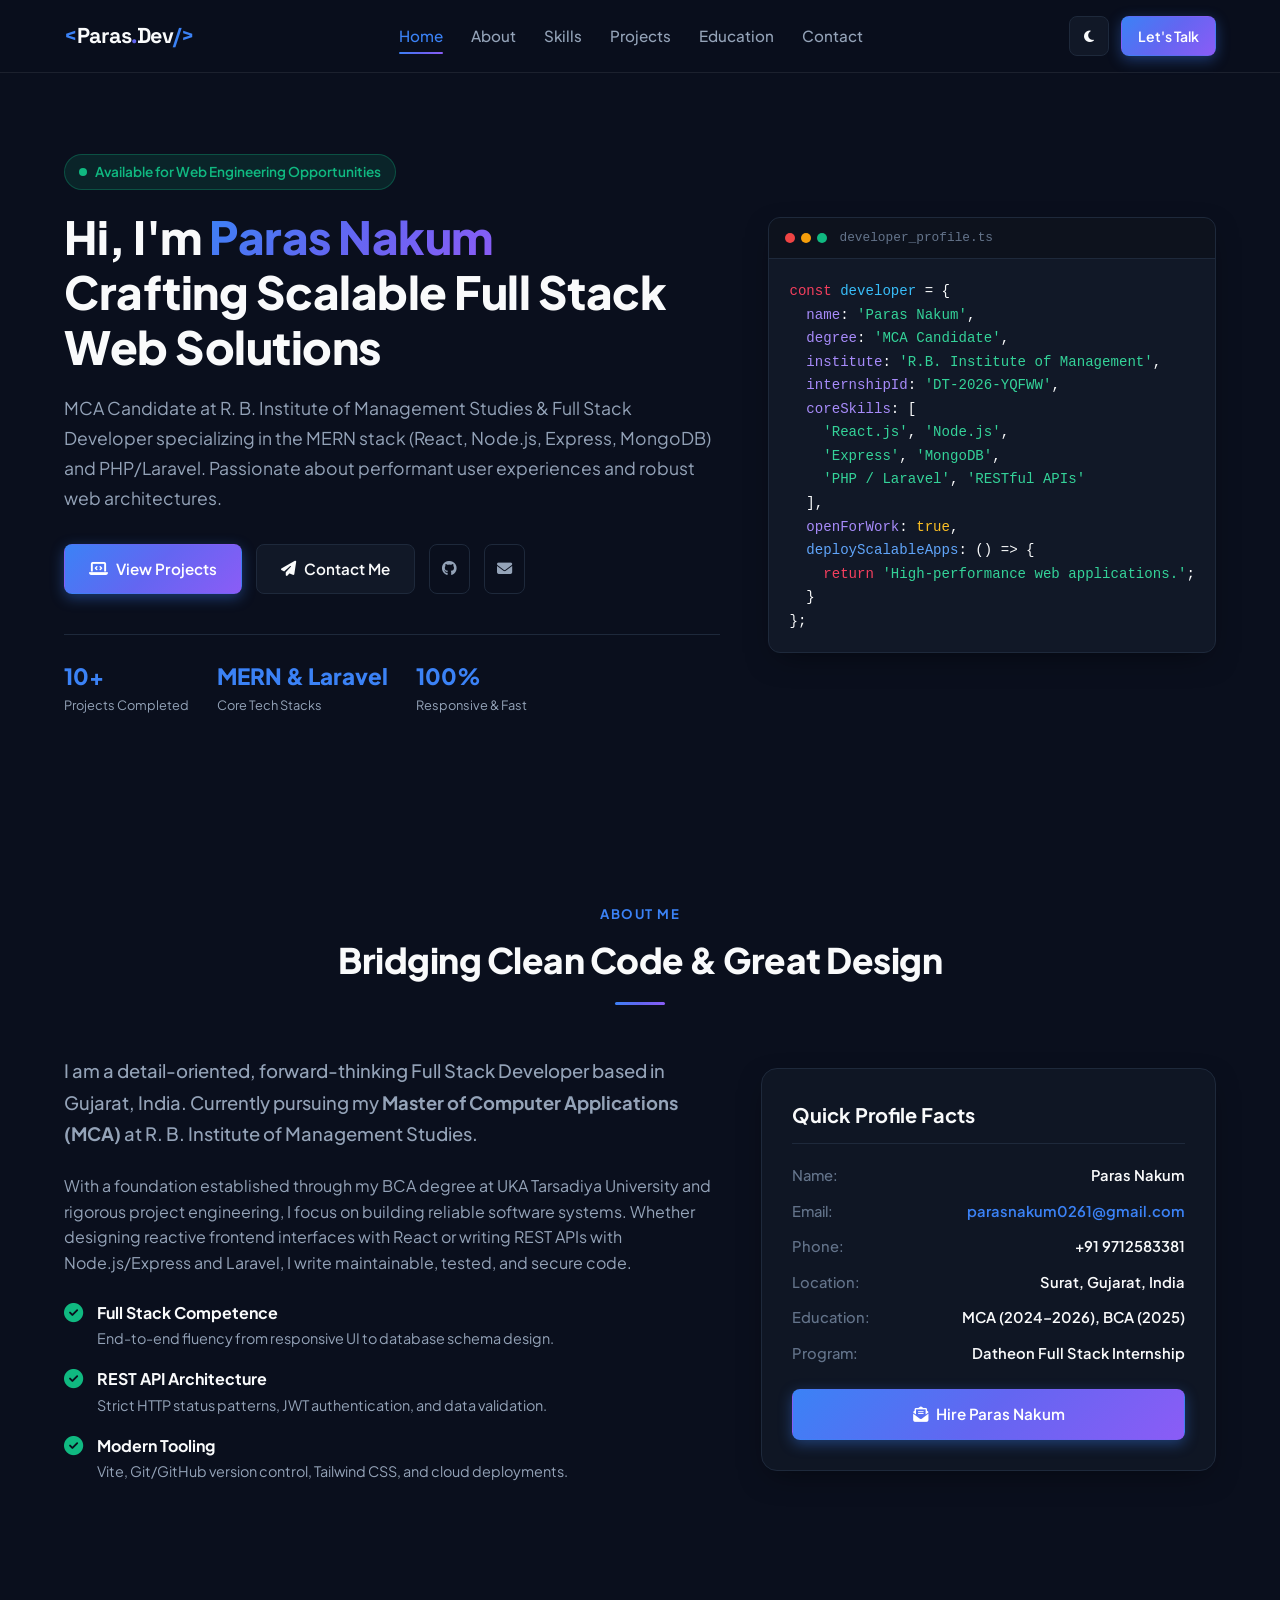
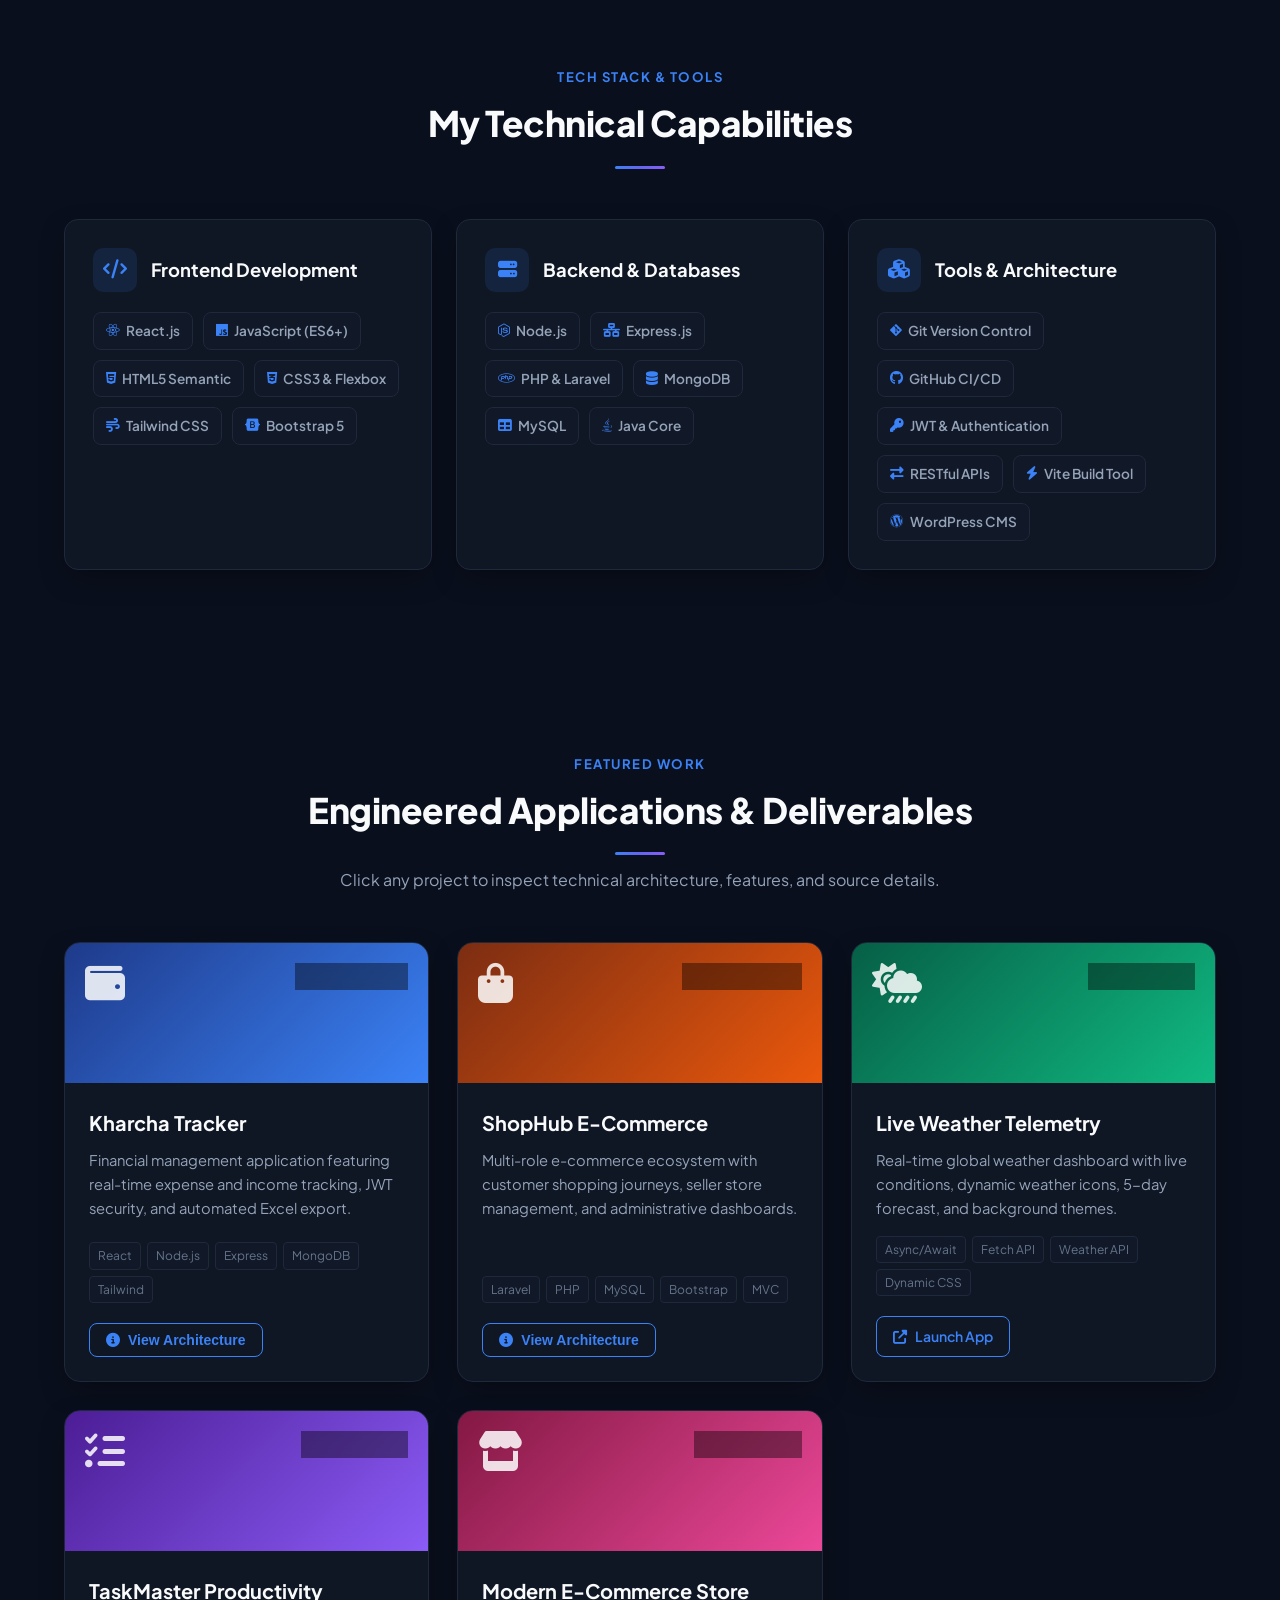
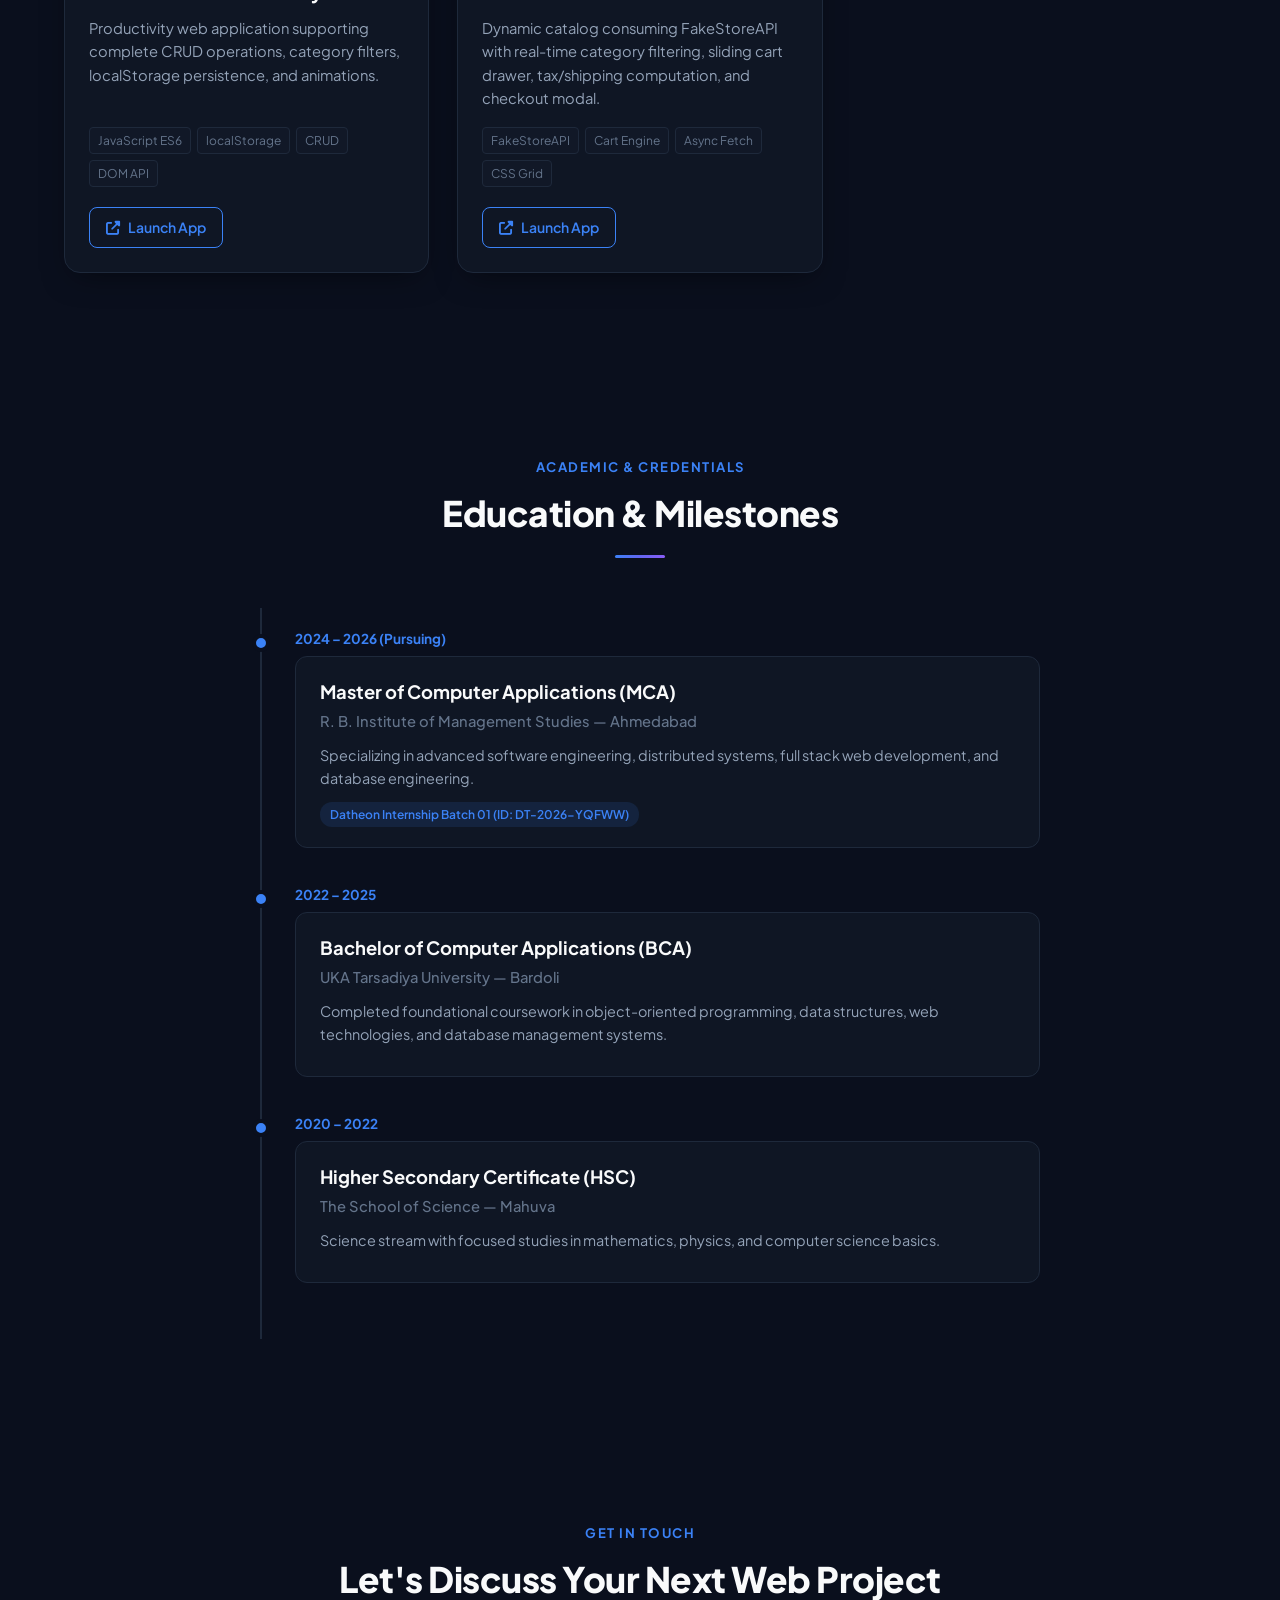
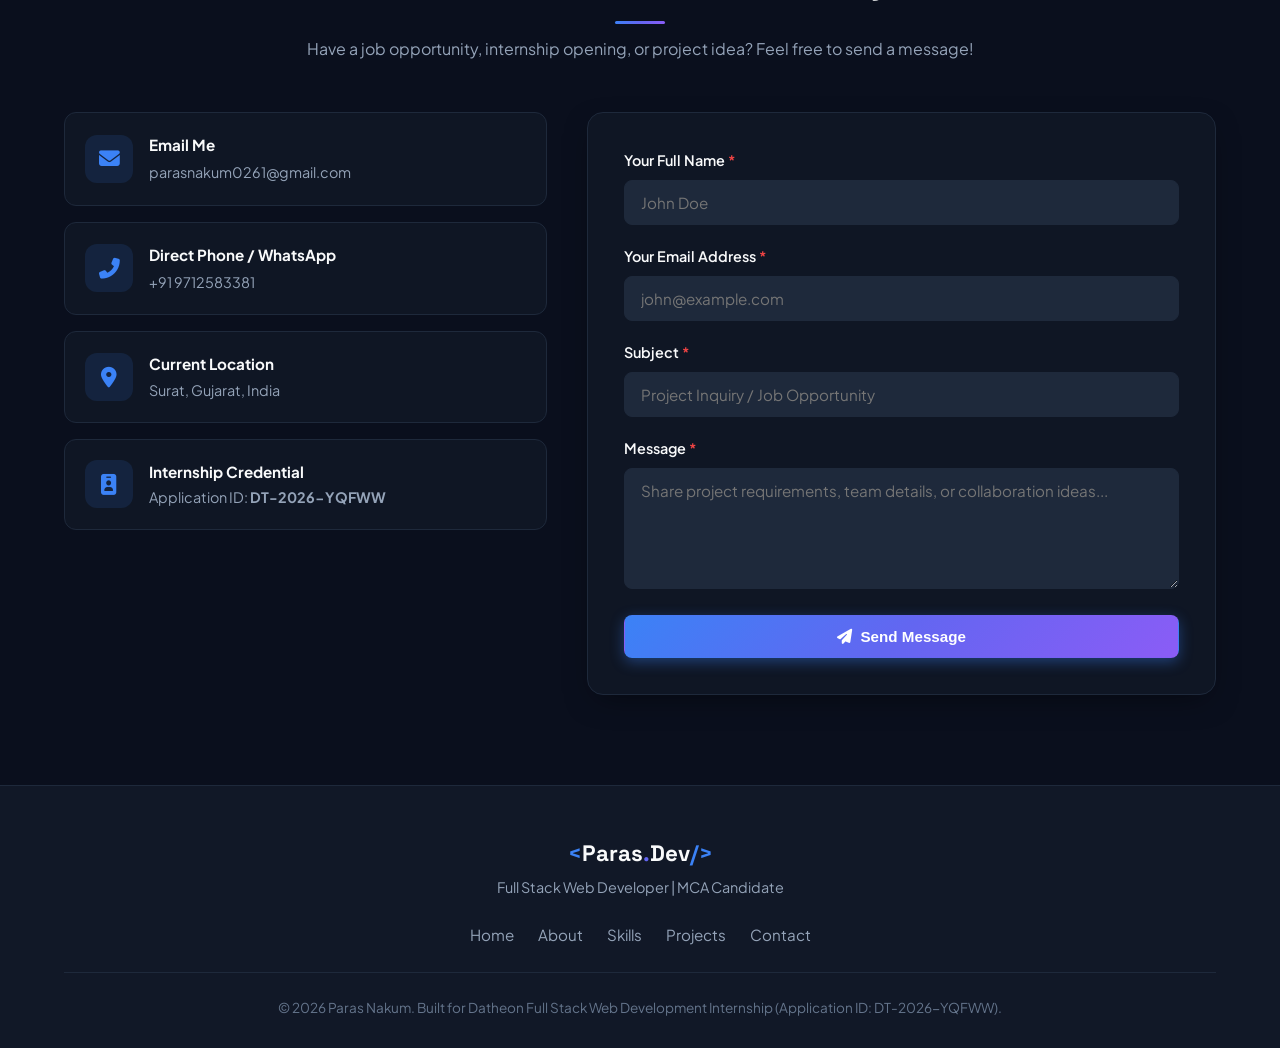
==== task1-portfolio/index.html @ f2f51db7 "Initial submission: Completed Tasks 1, 2, 3, and 4 for Datheon Full Stack Web Development Internship" ====
<!DOCTYPE html>
<html lang="en" data-theme="dark">
<head>
    <meta charset="UTF-8">
    <meta name="viewport" content="width=device-width, initial-scale=1.0">
    <title>Paras Nakum | Full Stack Web Developer Portfolio</title>
    <!-- Google Fonts -->
    <link rel="preconnect" href="https://fonts.googleapis.com">
    <link rel="preconnect" href="https://fonts.gstatic.com" crossorigin>
    <link href="https://fonts.googleapis.com/css2?family=Plus+Jakarta+Sans:wght@300;400;500;600;700;800&family=Space+Grotesk:wght@500;600;700&display=swap" rel="stylesheet">
    <!-- Font Awesome -->
    <link rel="stylesheet" href="https://cdnjs.cloudflare.com/ajax/libs/font-awesome/6.5.1/css/all.min.css">
    <link rel="stylesheet" href="style.css">
</head>
<body>
    <!-- Navigation Bar -->
    <header class="navbar" id="navbar">
        <div class="nav-container">
            <a href="#hero" class="nav-logo">
                <span class="logo-accent">&lt;</span>Paras<span class="logo-dot">.</span>Dev<span class="logo-accent">/&gt;</span>
            </a>

            <nav class="nav-menu" id="navMenu">
                <a href="#hero" class="nav-link active">Home</a>
                <a href="#about" class="nav-link">About</a>
                <a href="#skills" class="nav-link">Skills</a>
                <a href="#projects" class="nav-link">Projects</a>
                <a href="#experience" class="nav-link">Education</a>
                <a href="#contact" class="nav-link">Contact</a>
            </nav>

            <div class="nav-actions">
                <button class="theme-toggle" id="themeToggle" aria-label="Toggle Color Theme" title="Toggle Theme">
                    <i class="fas fa-moon" id="themeIcon"></i>
                </button>
                <a href="#contact" class="btn btn-sm btn-primary nav-cta">Let's Talk</a>
                <button class="hamburger" id="hamburger" aria-label="Toggle navigation menu">
                    <span class="bar"></span>
                    <span class="bar"></span>
                    <span class="bar"></span>
                </button>
            </div>
        </div>
    </header>

    <!-- Hero Section -->
    <section class="hero" id="hero">
        <div class="container hero-container">
            <div class="hero-content">
                <div class="hero-badge">
                    <span class="pulsing-dot"></span> Available for Web Engineering Opportunities
                </div>
                <h1 class="hero-title">
                    Hi, I'm <span class="gradient-text">Paras Nakum</span><br>
                    Crafting Scalable Full Stack Web Solutions
                </h1>
                <p class="hero-desc">
                    MCA Candidate at R. B. Institute of Management Studies & Full Stack Developer specializing in the MERN stack (React, Node.js, Express, MongoDB) and PHP/Laravel. Passionate about performant user experiences and robust web architectures.
                </p>
                <div class="hero-btns">
                    <a href="#projects" class="btn btn-primary">
                        <i class="fas fa-laptop-code"></i> View Projects
                    </a>
                    <a href="#contact" class="btn btn-secondary">
                        <i class="fas fa-paper-plane"></i> Contact Me
                    </a>
                    <a href="https://github.com/parasnakum0261" target="_blank" class="btn btn-ghost" title="GitHub Profile">
                        <i class="fab fa-github"></i>
                    </a>
                    <a href="mailto:parasnakum0261@gmail.com" class="btn btn-ghost" title="Send Email">
                        <i class="fas fa-envelope"></i>
                    </a>
                </div>

                <div class="hero-stats">
                    <div class="stat-card">
                        <span class="stat-number">10+</span>
                        <span class="stat-label">Projects Completed</span>
                    </div>
                    <div class="stat-card">
                        <span class="stat-number">MERN & Laravel</span>
                        <span class="stat-label">Core Tech Stacks</span>
                    </div>
                    <div class="stat-card">
                        <span class="stat-number">100%</span>
                        <span class="stat-label">Responsive & Fast</span>
                    </div>
                </div>
            </div>

            <div class="hero-visual">
                <div class="code-card">
                    <div class="code-header">
                        <div class="window-dots">
                            <span class="dot red"></span>
                            <span class="dot yellow"></span>
                            <span class="dot green"></span>
                        </div>
                        <span class="file-name">developer_profile.ts</span>
                    </div>
                    <pre class="code-body"><code><span class="c-keyword">const</span> <span class="c-var">developer</span> = {
  <span class="c-prop">name</span>: <span class="c-str">'Paras Nakum'</span>,
  <span class="c-prop">degree</span>: <span class="c-str">'MCA Candidate'</span>,
  <span class="c-prop">institute</span>: <span class="c-str">'R.B. Institute of Management'</span>,
  <span class="c-prop">internshipId</span>: <span class="c-str">'DT-2026-YQFWW'</span>,
  <span class="c-prop">coreSkills</span>: [
    <span class="c-str">'React.js'</span>, <span class="c-str">'Node.js'</span>,
    <span class="c-str">'Express'</span>, <span class="c-str">'MongoDB'</span>,
    <span class="c-str">'PHP / Laravel'</span>, <span class="c-str">'RESTful APIs'</span>
  ],
  <span class="c-prop">openForWork</span>: <span class="c-bool">true</span>,
  <span class="c-func">deployScalableApps</span>: () => {
    <span class="c-keyword">return</span> <span class="c-str">'High-performance web applications.'</span>;
  }
};</code></pre>
                </div>
            </div>
        </div>
    </section>

    <!-- About Section -->
    <section class="section about-section" id="about">
        <div class="container">
            <div class="section-header">
                <span class="section-tag">About Me</span>
                <h2 class="section-title">Bridging Clean Code & Great Design</h2>
                <div class="section-line"></div>
            </div>

            <div class="about-grid">
                <div class="about-text">
                    <p class="lead-text">
                        I am a detail-oriented, forward-thinking Full Stack Developer based in Gujarat, India. Currently pursuing my <strong>Master of Computer Applications (MCA)</strong> at R. B. Institute of Management Studies.
                    </p>
                    <p>
                        With a foundation established through my BCA degree at UKA Tarsadiya University and rigorous project engineering, I focus on building reliable software systems. Whether designing reactive frontend interfaces with React or writing REST APIs with Node.js/Express and Laravel, I write maintainable, tested, and secure code.
                    </p>
                    <div class="about-highlights">
                        <div class="highlight-item">
                            <i class="fas fa-check-circle"></i>
                            <div>
                                <h4>Full Stack Competence</h4>
                                <p>End-to-end fluency from responsive UI to database schema design.</p>
                            </div>
                        </div>
                        <div class="highlight-item">
                            <i class="fas fa-check-circle"></i>
                            <div>
                                <h4>REST API Architecture</h4>
                                <p>Strict HTTP status patterns, JWT authentication, and data validation.</p>
                            </div>
                        </div>
                        <div class="highlight-item">
                            <i class="fas fa-check-circle"></i>
                            <div>
                                <h4>Modern Tooling</h4>
                                <p>Vite, Git/GitHub version control, Tailwind CSS, and cloud deployments.</p>
                            </div>
                        </div>
                    </div>
                </div>

                <div class="about-card-box">
                    <div class="personal-details-card">
                        <h3>Quick Profile Facts</h3>
                        <ul class="detail-list">
                            <li><span class="dt-label">Name:</span> <span class="dt-val">Paras Nakum</span></li>
                            <li><span class="dt-label">Email:</span> <span class="dt-val"><a href="mailto:parasnakum0261@gmail.com">parasnakum0261@gmail.com</a></span></li>
                            <li><span class="dt-label">Phone:</span> <span class="dt-val">+91 9712583381</span></li>
                            <li><span class="dt-label">Location:</span> <span class="dt-val">Surat, Gujarat, India</span></li>
                            <li><span class="dt-label">Education:</span> <span class="dt-val">MCA (2024–2026), BCA (2025)</span></li>
                            <li><span class="dt-label">Program:</span> <span class="dt-val">Datheon Full Stack Internship</span></li>
                        </ul>
                        <a href="mailto:parasnakum0261@gmail.com" class="btn btn-primary btn-block">
                            <i class="fas fa-envelope-open-text"></i> Hire Paras Nakum
                        </a>
                    </div>
                </div>
            </div>
        </div>
    </section>

    <!-- Skills Section -->
    <section class="section skills-section" id="skills">
        <div class="container">
            <div class="section-header">
                <span class="section-tag">Tech Stack & Tools</span>
                <h2 class="section-title">My Technical Capabilities</h2>
                <div class="section-line"></div>
            </div>

            <div class="skills-categories-grid">
                <!-- Frontend -->
                <div class="skill-category-card">
                    <div class="cat-header">
                        <div class="cat-icon"><i class="fas fa-code"></i></div>
                        <h3>Frontend Development</h3>
                    </div>
                    <div class="tech-pills">
                        <span class="tech-pill"><i class="fab fa-react"></i> React.js</span>
                        <span class="tech-pill"><i class="fab fa-js"></i> JavaScript (ES6+)</span>
                        <span class="tech-pill"><i class="fab fa-html5"></i> HTML5 Semantic</span>
                        <span class="tech-pill"><i class="fab fa-css3-alt"></i> CSS3 & Flexbox</span>
                        <span class="tech-pill"><i class="fas fa-wind"></i> Tailwind CSS</span>
                        <span class="tech-pill"><i class="fab fa-bootstrap"></i> Bootstrap 5</span>
                    </div>
                </div>

                <!-- Backend -->
                <div class="skill-category-card">
                    <div class="cat-header">
                        <div class="cat-icon"><i class="fas fa-server"></i></div>
                        <h3>Backend & Databases</h3>
                    </div>
                    <div class="tech-pills">
                        <span class="tech-pill"><i class="fab fa-node-js"></i> Node.js</span>
                        <span class="tech-pill"><i class="fas fa-network-wired"></i> Express.js</span>
                        <span class="tech-pill"><i class="fab fa-php"></i> PHP & Laravel</span>
                        <span class="tech-pill"><i class="fas fa-database"></i> MongoDB</span>
                        <span class="tech-pill"><i class="fas fa-table"></i> MySQL</span>
                        <span class="tech-pill"><i class="fab fa-java"></i> Java Core</span>
                    </div>
                </div>

                <!-- Architecture & Tools -->
                <div class="skill-category-card">
                    <div class="cat-header">
                        <div class="cat-icon"><i class="fas fa-cubes"></i></div>
                        <h3>Tools & Architecture</h3>
                    </div>
                    <div class="tech-pills">
                        <span class="tech-pill"><i class="fab fa-git-alt"></i> Git Version Control</span>
                        <span class="tech-pill"><i class="fab fa-github"></i> GitHub CI/CD</span>
                        <span class="tech-pill"><i class="fas fa-key"></i> JWT & Authentication</span>
                        <span class="tech-pill"><i class="fas fa-exchange-alt"></i> RESTful APIs</span>
                        <span class="tech-pill"><i class="fas fa-bolt"></i> Vite Build Tool</span>
                        <span class="tech-pill"><i class="fab fa-wordpress"></i> WordPress CMS</span>
                    </div>
                </div>
            </div>
        </div>
    </section>

    <!-- Projects Section -->
    <section class="section projects-section" id="projects">
        <div class="container">
            <div class="section-header">
                <span class="section-tag">Featured Work</span>
                <h2 class="section-title">Engineered Applications & Deliverables</h2>
                <div class="section-line"></div>
                <p class="section-subtext">Click any project to inspect technical architecture, features, and source details.</p>
            </div>

            <div class="projects-grid">
                <!-- Project 1: Kharcha Tracker -->
                <div class="project-card" data-project="kharcha">
                    <div class="project-banner gradient-banner-1">
                        <i class="fas fa-wallet project-icon"></i>
                        <span class="project-badge">Full Stack MERN</span>
                    </div>
                    <div class="project-body">
                        <h3 class="project-heading">Kharcha Tracker</h3>
                        <p class="project-summary">
                            Financial management application featuring real-time expense and income tracking, JWT security, and automated Excel export.
                        </p>
                        <div class="project-tags">
                            <span>React</span>
                            <span>Node.js</span>
                            <span>Express</span>
                            <span>MongoDB</span>
                            <span>Tailwind</span>
                        </div>
                        <div class="project-footer">
                            <button class="btn btn-outline-primary btn-sm modal-trigger" data-modal="modal-kharcha">
                                <i class="fas fa-info-circle"></i> View Architecture
                            </button>
                        </div>
                    </div>
                </div>

                <!-- Project 2: ShopHub E-Commerce -->
                <div class="project-card" data-project="shophub">
                    <div class="project-banner gradient-banner-2">
                        <i class="fas fa-shopping-bag project-icon"></i>
                        <span class="project-badge">Laravel & MySQL</span>
                    </div>
                    <div class="project-body">
                        <h3 class="project-heading">ShopHub E-Commerce</h3>
                        <p class="project-summary">
                            Multi-role e-commerce ecosystem with customer shopping journeys, seller store management, and administrative dashboards.
                        </p>
                        <div class="project-tags">
                            <span>Laravel</span>
                            <span>PHP</span>
                            <span>MySQL</span>
                            <span>Bootstrap</span>
                            <span>MVC</span>
                        </div>
                        <div class="project-footer">
                            <button class="btn btn-outline-primary btn-sm modal-trigger" data-modal="modal-shophub">
                                <i class="fas fa-info-circle"></i> View Architecture
                            </button>
                        </div>
                    </div>
                </div>

                <!-- Project 3: Datheon Weather Telemetry -->
                <div class="project-card" data-project="weather">
                    <div class="project-banner gradient-banner-3">
                        <i class="fas fa-cloud-sun-rain project-icon"></i>
                        <span class="project-badge">Datheon Task 3</span>
                    </div>
                    <div class="project-body">
                        <h3 class="project-heading">Live Weather Telemetry</h3>
                        <p class="project-summary">
                            Real-time global weather dashboard with live conditions, dynamic weather icons, 5-day forecast, and background themes.
                        </p>
                        <div class="project-tags">
                            <span>Async/Await</span>
                            <span>Fetch API</span>
                            <span>Weather API</span>
                            <span>Dynamic CSS</span>
                        </div>
                        <div class="project-footer">
                            <a href="../task3-weather-app/index.html" class="btn btn-outline-primary btn-sm">
                                <i class="fas fa-external-link-alt"></i> Launch App
                            </a>
                        </div>
                    </div>
                </div>

                <!-- Project 4: Datheon Task Manager -->
                <div class="project-card" data-project="taskmanager">
                    <div class="project-banner gradient-banner-4">
                        <i class="fas fa-tasks project-icon"></i>
                        <span class="project-badge">Datheon Task 2</span>
                    </div>
                    <div class="project-body">
                        <h3 class="project-heading">TaskMaster Productivity</h3>
                        <p class="project-summary">
                            Productivity web application supporting complete CRUD operations, category filters, localStorage persistence, and animations.
                        </p>
                        <div class="project-tags">
                            <span>JavaScript ES6</span>
                            <span>localStorage</span>
                            <span>CRUD</span>
                            <span>DOM API</span>
                        </div>
                        <div class="project-footer">
                            <a href="../task2-task-manager/index.html" class="btn btn-outline-primary btn-sm">
                                <i class="fas fa-external-link-alt"></i> Launch App
                            </a>
                        </div>
                    </div>
                </div>

                <!-- Project 5: Datheon E-Commerce Storefront -->
                <div class="project-card" data-project="ecommerce">
                    <div class="project-banner gradient-banner-5">
                        <i class="fas fa-store project-icon"></i>
                        <span class="project-badge">Datheon Task 4</span>
                    </div>
                    <div class="project-body">
                        <h3 class="project-heading">Modern E-Commerce Store</h3>
                        <p class="project-summary">
                            Dynamic catalog consuming FakeStoreAPI with real-time category filtering, sliding cart drawer, tax/shipping computation, and checkout modal.
                        </p>
                        <div class="project-tags">
                            <span>FakeStoreAPI</span>
                            <span>Cart Engine</span>
                            <span>Async Fetch</span>
                            <span>CSS Grid</span>
                        </div>
                        <div class="project-footer">
                            <a href="../task4-ecommerce-store/index.html" class="btn btn-outline-primary btn-sm">
                                <i class="fas fa-external-link-alt"></i> Launch App
                            </a>
                        </div>
                    </div>
                </div>
            </div>
        </div>
    </section>

    <!-- Education & Credentials Section -->
    <section class="section edu-section" id="experience">
        <div class="container">
            <div class="section-header">
                <span class="section-tag">Academic & Credentials</span>
                <h2 class="section-title">Education & Milestones</h2>
                <div class="section-line"></div>
            </div>

            <div class="timeline">
                <div class="timeline-item">
                    <div class="timeline-dot"></div>
                    <div class="timeline-date">2024 – 2026 (Pursuing)</div>
                    <div class="timeline-content">
                        <h3>Master of Computer Applications (MCA)</h3>
                        <h4 class="timeline-org">R. B. Institute of Management Studies — Ahmedabad</h4>
                        <p>Specializing in advanced software engineering, distributed systems, full stack web development, and database engineering.</p>
                        <span class="timeline-badge">Datheon Internship Batch 01 (ID: DT-2026-YQFWW)</span>
                    </div>
                </div>

                <div class="timeline-item">
                    <div class="timeline-dot"></div>
                    <div class="timeline-date">2022 – 2025</div>
                    <div class="timeline-content">
                        <h3>Bachelor of Computer Applications (BCA)</h3>
                        <h4 class="timeline-org">UKA Tarsadiya University — Bardoli</h4>
                        <p>Completed foundational coursework in object-oriented programming, data structures, web technologies, and database management systems.</p>
                    </div>
                </div>

                <div class="timeline-item">
                    <div class="timeline-dot"></div>
                    <div class="timeline-date">2020 – 2022</div>
                    <div class="timeline-content">
                        <h3>Higher Secondary Certificate (HSC)</h3>
                        <h4 class="timeline-org">The School of Science — Mahuva</h4>
                        <p>Science stream with focused studies in mathematics, physics, and computer science basics.</p>
                    </div>
                </div>
            </div>
        </div>
    </section>

    <!-- Contact Section -->
    <section class="section contact-section" id="contact">
        <div class="container">
            <div class="section-header">
                <span class="section-tag">Get In Touch</span>
                <h2 class="section-title">Let's Discuss Your Next Web Project</h2>
                <div class="section-line"></div>
                <p class="section-subtext">Have a job opportunity, internship opening, or project idea? Feel free to send a message!</p>
            </div>

            <div class="contact-grid">
                <div class="contact-info-col">
                    <div class="contact-card">
                        <div class="c-icon"><i class="fas fa-envelope"></i></div>
                        <div>
                            <h4>Email Me</h4>
                            <a href="mailto:parasnakum0261@gmail.com">parasnakum0261@gmail.com</a>
                        </div>
                    </div>

                    <div class="contact-card">
                        <div class="c-icon"><i class="fas fa-phone-alt"></i></div>
                        <div>
                            <h4>Direct Phone / WhatsApp</h4>
                            <a href="tel:+919712583381">+91 9712583381</a>
                        </div>
                    </div>

                    <div class="contact-card">
                        <div class="c-icon"><i class="fas fa-map-marker-alt"></i></div>
                        <div>
                            <h4>Current Location</h4>
                            <p>Surat, Gujarat, India</p>
                        </div>
                    </div>

                    <div class="contact-card">
                        <div class="c-icon"><i class="fas fa-id-badge"></i></div>
                        <div>
                            <h4>Internship Credential</h4>
                            <p>Application ID: <strong>DT-2026-YQFWW</strong></p>
                        </div>
                    </div>
                </div>

                <div class="contact-form-col">
                    <form id="contactForm" class="contact-form" novalidate>
                        <div class="form-group">
                            <label for="name">Your Full Name <span class="required">*</span></label>
                            <input type="text" id="name" name="name" placeholder="John Doe" required>
                            <span class="error-msg" id="nameError">Please enter your name</span>
                        </div>

                        <div class="form-group">
                            <label for="email">Your Email Address <span class="required">*</span></label>
                            <input type="email" id="email" name="email" placeholder="john@example.com" required>
                            <span class="error-msg" id="emailError">Please enter a valid email address</span>
                        </div>

                        <div class="form-group">
                            <label for="subject">Subject <span class="required">*</span></label>
                            <input type="text" id="subject" name="subject" placeholder="Project Inquiry / Job Opportunity" required>
                            <span class="error-msg" id="subjectError">Please provide a subject</span>
                        </div>

                        <div class="form-group">
                            <label for="message">Message <span class="required">*</span></label>
                            <textarea id="message" name="message" rows="5" placeholder="Share project requirements, team details, or collaboration ideas..." required></textarea>
                            <span class="error-msg" id="messageError">Please type a message</span>
                        </div>

                        <button type="submit" class="btn btn-primary btn-block" id="submitBtn">
                            <i class="fas fa-paper-plane"></i> Send Message
                        </button>
                    </form>
                </div>
            </div>
        </div>
    </section>

    <!-- Footer -->
    <footer class="footer">
        <div class="container footer-container">
            <div class="footer-brand">
                <span class="logo-accent">&lt;</span>Paras<span class="logo-dot">.</span>Dev<span class="logo-accent">/&gt;</span>
                <p>Full Stack Web Developer | MCA Candidate</p>
            </div>
            <div class="footer-links">
                <a href="#hero">Home</a>
                <a href="#about">About</a>
                <a href="#skills">Skills</a>
                <a href="#projects">Projects</a>
                <a href="#contact">Contact</a>
            </div>
            <div class="footer-bottom">
                <p>&copy; 2026 Paras Nakum. Built for Datheon Full Stack Web Development Internship (Application ID: DT-2026-YQFWW).</p>
            </div>
        </div>
    </footer>

    <!-- Project Modals -->
    <!-- Modal 1: Kharcha Tracker -->
    <div class="modal" id="modal-kharcha" role="dialog" aria-modal="true" aria-hidden="true">
        <div class="modal-backdrop"></div>
        <div class="modal-dialog">
            <div class="modal-header">
                <h3>Kharcha Tracker — MERN Stack Financial Manager</h3>
                <button class="modal-close" aria-label="Close modal">&times;</button>
            </div>
            <div class="modal-body">
                <div class="modal-meta">
                    <span class="tag">MERN Stack</span>
                    <span class="tag">MongoDB</span>
                    <span class="tag">JWT Auth</span>
                    <span class="tag">Excel Export</span>
                </div>
                <h4>Architecture & Core Capabilities</h4>
                <p>Kharcha Tracker is a full-featured personal and business expense tracking application built on the MERN stack with modern Vite tooling and Tailwind CSS styling.</p>
                <ul>
                    <li><strong>Authentication:</strong> Secure user sign up & log in using JSON Web Tokens (JWT) and Bcrypt password hashing.</li>
                    <li><strong>API Interceptors:</strong> Axios interceptors automatically inject auth bearer tokens and handle 401 session expirations.</li>
                    <li><strong>Interactive Analytics:</strong> Dynamic financial charts categorizing spend vs. income streams.</li>
                    <li><strong>Reporting:</strong> One-click automated XLSX / CSV transaction history export.</li>
                </ul>
            </div>
            <div class="modal-footer">
                <button class="btn btn-secondary modal-close-btn">Close</button>
            </div>
        </div>
    </div>

    <!-- Modal 2: ShopHub -->
    <div class="modal" id="modal-shophub" role="dialog" aria-modal="true" aria-hidden="true">
        <div class="modal-backdrop"></div>
        <div class="modal-dialog">
            <div class="modal-header">
                <h3>ShopHub — Enterprise E-Commerce in Laravel & MySQL</h3>
                <button class="modal-close" aria-label="Close modal">&times;</button>
            </div>
            <div class="modal-body">
                <div class="modal-meta">
                    <span class="tag">Laravel MVC</span>
                    <span class="tag">PHP</span>
                    <span class="tag">MySQL</span>
                    <span class="tag">Bootstrap</span>
                </div>
                <h4>Architecture & Core Capabilities</h4>
                <p>ShopHub is a multi-role e-commerce web application engineered with robust Object-Relational Mapping (Eloquent ORM) and normalized relational database schemas.</p>
                <ul>
                    <li><strong>Multi-Role Access Control:</strong> Customer, vendor/seller, and super-admin privilege separation.</li>
                    <li><strong>Product Lifecycle:</strong> Dynamic catalog search, SKU inventory decrement upon order confirmation, and media uploads.</li>
                    <li><strong>Cart & Order Processing:</strong> Persistent session carts, address validation, and order tracking statuses.</li>
                    <li><strong>Admin Portal:</strong> Sales velocity telemetry, product management, and customer oversight.</li>
                </ul>
            </div>
            <div class="modal-footer">
                <button class="btn btn-secondary modal-close-btn">Close</button>
            </div>
        </div>
    </div>

    <!-- Toast Notification -->
    <div class="toast" id="toast">
        <i class="fas fa-check-circle toast-icon"></i>
        <div class="toast-message" id="toastMsg">Your message has been received!</div>
    </div>

    <script src="script.js"></script>
</body>
</html>
---- task1-portfolio/style.css ----
/* --- Task 1: Developer Portfolio Stylesheet --- */
:root {
    --bg-primary: #0a0f1d;
    --bg-secondary: #111827;
    --bg-card: rgba(17, 24, 39, 0.75);
    --bg-card-border: rgba(255, 255, 255, 0.08);
    --text-primary: #f9fafb;
    --text-secondary: #94a3b8;
    --text-muted: #64748b;
    --accent-blue: #3b82f6;
    --accent-indigo: #6366f1;
    --accent-cyan: #06b6d4;
    --accent-green: #10b981;
    --accent-gradient: linear-gradient(135deg, #3b82f6 0%, #6366f1 50%, #8b5cf6 100%);
    --card-shadow: 0 10px 30px -10px rgba(0, 0, 0, 0.5);
    --nav-bg: rgba(10, 15, 29, 0.85);
    --border-color: #1e293b;
    --input-bg: #1e293b;
    --transition: all 0.3s cubic-bezier(0.4, 0, 0.2, 1);
}

[data-theme="light"] {
    --bg-primary: #f8fafc;
    --bg-secondary: #f1f5f9;
    --bg-card: rgba(255, 255, 255, 0.9);
    --bg-card-border: rgba(226, 232, 240, 0.9);
    --text-primary: #0f172a;
    --text-secondary: #475569;
    --text-muted: #64748b;
    --card-shadow: 0 10px 25px -5px rgba(0, 0, 0, 0.08);
    --nav-bg: rgba(248, 250, 252, 0.88);
    --border-color: #e2e8f0;
    --input-bg: #ffffff;
}

* {
    margin: 0;
    padding: 0;
    box-sizing: border-box;
}

html {
    scroll-behavior: smooth;
    font-size: 16px;
}

body {
    font-family: 'Plus Jakarta Sans', -apple-system, BlinkMacSystemFont, 'Segoe UI', Roboto, sans-serif;
    background-color: var(--bg-primary);
    color: var(--text-primary);
    line-height: 1.6;
    overflow-x: hidden;
    transition: background-color 0.3s ease, color 0.3s ease;
}

a {
    color: inherit;
    text-decoration: none;
    transition: var(--transition);
}

/* Utilities & Container */
.container {
    max-width: 1200px;
    margin: 0 auto;
    padding: 0 24px;
}

.gradient-text {
    background: var(--accent-gradient);
    -webkit-background-clip: text;
    -webkit-text-fill-color: transparent;
    font-weight: 800;
}

/* Buttons */
.btn {
    display: inline-flex;
    align-items: center;
    justify-content: center;
    gap: 8px;
    padding: 12px 24px;
    border-radius: 8px;
    font-weight: 600;
    font-size: 0.95rem;
    cursor: pointer;
    border: 1px solid transparent;
    transition: var(--transition);
}

.btn-sm {
    padding: 8px 16px;
    font-size: 0.875rem;
}

.btn-primary {
    background: var(--accent-gradient);
    color: #ffffff;
    box-shadow: 0 4px 14px 0 rgba(59, 130, 246, 0.39);
}

.btn-primary:hover {
    transform: translateY(-2px);
    box-shadow: 0 6px 20px rgba(59, 130, 246, 0.55);
}

.btn-secondary {
    background: var(--bg-secondary);
    color: var(--text-primary);
    border-color: var(--border-color);
}

.btn-secondary:hover {
    background: var(--border-color);
    transform: translateY(-2px);
}

.btn-ghost {
    background: transparent;
    border: 1px solid var(--border-color);
    color: var(--text-secondary);
    padding: 12px;
    border-radius: 8px;
}

.btn-ghost:hover {
    color: var(--accent-blue);
    border-color: var(--accent-blue);
    transform: translateY(-2px);
}

.btn-outline-primary {
    background: transparent;
    color: var(--accent-blue);
    border: 1px solid var(--accent-blue);
}

.btn-outline-primary:hover {
    background: var(--accent-blue);
    color: #ffffff;
}

.btn-block {
    width: 100%;
}

/* Header & Navbar */
.navbar {
    position: fixed;
    top: 0;
    left: 0;
    width: 100%;
    z-index: 1000;
    background: var(--nav-bg);
    backdrop-filter: blur(12px);
    -webkit-backdrop-filter: blur(12px);
    border-bottom: 1px solid var(--bg-card-border);
    transition: var(--transition);
}

.nav-container {
    max-width: 1200px;
    margin: 0 auto;
    padding: 16px 24px;
    display: flex;
    justify-content: space-between;
    align-items: center;
}

.nav-logo {
    font-family: 'Space Grotesk', sans-serif;
    font-size: 1.35rem;
    font-weight: 700;
    letter-spacing: -0.5px;
}

.logo-accent {
    color: var(--accent-blue);
}

.logo-dot {
    color: var(--accent-indigo);
}

.nav-menu {
    display: flex;
    gap: 28px;
    align-items: center;
}

.nav-link {
    font-size: 0.95rem;
    font-weight: 500;
    color: var(--text-secondary);
    position: relative;
}

.nav-link:hover,
.nav-link.active {
    color: var(--accent-blue);
}

.nav-link.active::after {
    content: '';
    position: absolute;
    bottom: -6px;
    left: 0;
    width: 100%;
    height: 2px;
    background: var(--accent-gradient);
    border-radius: 2px;
}

.nav-actions {
    display: flex;
    align-items: center;
    gap: 12px;
}

.theme-toggle {
    background: var(--bg-secondary);
    border: 1px solid var(--border-color);
    color: var(--text-primary);
    width: 40px;
    height: 40px;
    border-radius: 8px;
    display: flex;
    align-items: center;
    justify-content: center;
    cursor: pointer;
    transition: var(--transition);
}

.theme-toggle:hover {
    color: var(--accent-blue);
    border-color: var(--accent-blue);
}

.hamburger {
    display: none;
    flex-direction: column;
    gap: 5px;
    background: transparent;
    border: none;
    cursor: pointer;
    padding: 6px;
}

.hamburger .bar {
    width: 24px;
    height: 2px;
    background: var(--text-primary);
    transition: var(--transition);
}

/* Hero Section */
.hero {
    padding: 140px 0 80px;
    min-height: 90vh;
    display: flex;
    align-items: center;
}

.hero-container {
    display: grid;
    grid-template-columns: 1.2fr 0.8fr;
    gap: 48px;
    align-items: center;
}

.hero-badge {
    display: inline-flex;
    align-items: center;
    gap: 8px;
    padding: 6px 14px;
    background: rgba(16, 185, 129, 0.12);
    color: var(--accent-green);
    border: 1px solid rgba(16, 185, 129, 0.3);
    border-radius: 20px;
    font-size: 0.85rem;
    font-weight: 600;
    margin-bottom: 20px;
}

.pulsing-dot {
    width: 8px;
    height: 8px;
    background: var(--accent-green);
    border-radius: 50%;
    box-shadow: 0 0 0 0 rgba(16, 185, 129, 0.7);
    animation: pulse 1.8s infinite;
}

@keyframes pulse {
    0% { transform: scale(0.95); box-shadow: 0 0 0 0 rgba(16, 185, 129, 0.7); }
    70% { transform: scale(1); box-shadow: 0 0 0 6px rgba(16, 185, 129, 0); }
    100% { transform: scale(0.95); box-shadow: 0 0 0 0 rgba(16, 185, 129, 0); }
}

.hero-title {
    font-size: 2.85rem;
    font-weight: 800;
    line-height: 1.2;
    margin-bottom: 20px;
    letter-spacing: -0.5px;
}

.hero-desc {
    font-size: 1.1rem;
    color: var(--text-secondary);
    margin-bottom: 30px;
    line-height: 1.7;
}

.hero-btns {
    display: flex;
    flex-wrap: wrap;
    gap: 14px;
    margin-bottom: 40px;
}

.hero-stats {
    display: flex;
    gap: 28px;
    padding-top: 24px;
    border-top: 1px solid var(--border-color);
}

.stat-card {
    display: flex;
    flex-direction: column;
}

.stat-number {
    font-size: 1.4rem;
    font-weight: 800;
    color: var(--accent-blue);
}

.stat-label {
    font-size: 0.8rem;
    color: var(--text-secondary);
}

/* Hero Code Visual */
.code-card {
    background: var(--bg-secondary);
    border: 1px solid var(--border-color);
    border-radius: 12px;
    box-shadow: var(--card-shadow);
    overflow: hidden;
}

.code-header {
    background: rgba(0, 0, 0, 0.25);
    padding: 10px 16px;
    display: flex;
    align-items: center;
    gap: 12px;
    border-bottom: 1px solid var(--border-color);
}

.window-dots {
    display: flex;
    gap: 6px;
}

.window-dots .dot {
    width: 10px;
    height: 10px;
    border-radius: 50%;
}

.dot.red { background: #ef4444; }
.dot.yellow { background: #f59e0b; }
.dot.green { background: #10b981; }

.file-name {
    font-family: monospace;
    font-size: 0.8rem;
    color: var(--text-muted);
}

.code-body {
    padding: 20px;
    font-family: 'Space Grotesk', monospace;
    font-size: 0.88rem;
    line-height: 1.6;
    overflow-x: auto;
}

.c-keyword { color: #f43f5e; }
.c-var { color: #38bdf8; }
.c-prop { color: #a78bfa; }
.c-str { color: #34d399; }
.c-bool { color: #fbbf24; }
.c-func { color: #60a5fa; }

/* Sections Common */
.section {
    padding: 90px 0;
}

.section-header {
    text-align: center;
    margin-bottom: 50px;
}

.section-tag {
    text-transform: uppercase;
    font-size: 0.82rem;
    font-weight: 700;
    letter-spacing: 1.5px;
    color: var(--accent-blue);
    display: inline-block;
    margin-bottom: 8px;
}

.section-title {
    font-size: 2.2rem;
    font-weight: 800;
    letter-spacing: -0.5px;
}

.section-line {
    width: 50px;
    height: 3px;
    background: var(--accent-gradient);
    margin: 14px auto 0;
    border-radius: 2px;
}

.section-subtext {
    color: var(--text-secondary);
    margin-top: 12px;
    font-size: 1rem;
}

/* About Section */
.about-grid {
    display: grid;
    grid-template-columns: 1.3fr 0.9fr;
    gap: 40px;
    align-items: center;
}

.lead-text {
    font-size: 1.15rem;
    font-weight: 500;
    color: var(--text-primary);
    margin-bottom: 16px;
    line-height: 1.7;
}

.about-text p {
    color: var(--text-secondary);
    margin-bottom: 24px;
}

.about-highlights {
    display: flex;
    flex-direction: column;
    gap: 16px;
}

.highlight-item {
    display: flex;
    gap: 14px;
    align-items: flex-start;
}

.highlight-item i {
    color: var(--accent-green);
    font-size: 1.2rem;
    margin-top: 4px;
}

.highlight-item h4 {
    font-size: 1rem;
    font-weight: 700;
    margin-bottom: 2px;
}

.highlight-item p {
    font-size: 0.9rem;
    color: var(--text-secondary);
    margin-bottom: 0;
}

.personal-details-card {
    background: var(--bg-card);
    border: 1px solid var(--border-color);
    padding: 30px;
    border-radius: 16px;
    box-shadow: var(--card-shadow);
}

.personal-details-card h3 {
    font-size: 1.25rem;
    font-weight: 700;
    margin-bottom: 20px;
    border-bottom: 1px solid var(--border-color);
    padding-bottom: 12px;
}

.detail-list {
    list-style: none;
    display: flex;
    flex-direction: column;
    gap: 12px;
    margin-bottom: 24px;
}

.detail-list li {
    display: flex;
    justify-content: space-between;
    font-size: 0.92rem;
}

.dt-label {
    color: var(--text-muted);
    font-weight: 500;
}

.dt-val {
    color: var(--text-primary);
    font-weight: 600;
    text-align: right;
}

.dt-val a {
    color: var(--accent-blue);
}

/* Skills Section */
.skills-categories-grid {
    display: grid;
    grid-template-columns: repeat(3, 1fr);
    gap: 24px;
}

.skill-category-card {
    background: var(--bg-card);
    border: 1px solid var(--border-color);
    border-radius: 14px;
    padding: 28px;
    box-shadow: var(--card-shadow);
    transition: var(--transition);
}

.skill-category-card:hover {
    transform: translateY(-4px);
    border-color: var(--accent-blue);
}

.cat-header {
    display: flex;
    align-items: center;
    gap: 14px;
    margin-bottom: 20px;
}

.cat-icon {
    width: 44px;
    height: 44px;
    border-radius: 10px;
    background: rgba(59, 130, 246, 0.12);
    color: var(--accent-blue);
    display: flex;
    align-items: center;
    justify-content: center;
    font-size: 1.2rem;
}

.cat-header h3 {
    font-size: 1.15rem;
    font-weight: 700;
}

.tech-pills {
    display: flex;
    flex-wrap: wrap;
    gap: 10px;
}

.tech-pill {
    display: inline-flex;
    align-items: center;
    gap: 6px;
    padding: 7px 12px;
    background: var(--bg-secondary);
    border: 1px solid var(--border-color);
    border-radius: 8px;
    font-size: 0.85rem;
    font-weight: 600;
    color: var(--text-secondary);
    transition: var(--transition);
}

.tech-pill:hover {
    color: var(--text-primary);
    border-color: var(--accent-blue);
}

.tech-pill i {
    color: var(--accent-blue);
}

/* Projects Section */
.projects-grid {
    display: grid;
    grid-template-columns: repeat(auto-fit, minmax(320px, 1fr));
    gap: 28px;
}

.project-card {
    background: var(--bg-card);
    border: 1px solid var(--border-color);
    border-radius: 16px;
    overflow: hidden;
    box-shadow: var(--card-shadow);
    display: flex;
    flex-direction: column;
    transition: var(--transition);
}

.project-card:hover {
    transform: translateY(-6px);
    border-color: var(--accent-indigo);
}

.project-banner {
    height: 140px;
    display: flex;
    justify-content: space-between;
    align-items: flex-start;
    padding: 20px;
    position: relative;
}

.gradient-banner-1 { background: linear-gradient(135deg, #1e3a8a 0%, #3b82f6 100%); }
.gradient-banner-2 { background: linear-gradient(135deg, #7c2d12 0%, #ea580c 100%); }
.gradient-banner-3 { background: linear-gradient(135deg, #065f46 0%, #10b981 100%); }
.gradient-banner-4 { background: linear-gradient(135deg, #4c1d95 0%, #8b5cf6 100%); }
.gradient-banner-5 { background: linear-gradient(135deg, #831843 0%, #ec4899 100%); }

.project-icon {
    font-size: 2.5rem;
    color: rgba(255, 255, 255, 0.85);
}

.project-badge {
    background: rgba(0, 0, 0, 0.4);
    color: #ffffff;
    font-size: 0.75rem;
    font-weight: 700;
    padding: 4px 10px;
    border-radius: 20px;
    backdrop-filter: blur(4px);
}

.project-body {
    padding: 24px;
    display: flex;
    flex-direction: column;
    flex-grow: 1;
}

.project-heading {
    font-size: 1.25rem;
    font-weight: 700;
    margin-bottom: 10px;
}

.project-summary {
    font-size: 0.92rem;
    color: var(--text-secondary);
    line-height: 1.6;
    margin-bottom: 16px;
    flex-grow: 1;
}

.project-tags {
    display: flex;
    flex-wrap: wrap;
    gap: 6px;
    margin-bottom: 20px;
}

.project-tags span {
    font-size: 0.75rem;
    padding: 3px 8px;
    border-radius: 4px;
    background: var(--bg-secondary);
    color: var(--text-muted);
    border: 1px solid var(--border-color);
}

.project-footer {
    display: flex;
    gap: 10px;
}

/* Timeline */
.timeline {
    position: relative;
    max-width: 800px;
    margin: 0 auto;
    padding: 20px 0;
}

.timeline::before {
    content: '';
    position: absolute;
    left: 20px;
    top: 0;
    bottom: 0;
    width: 2px;
    background: var(--border-color);
}

.timeline-item {
    position: relative;
    padding-left: 55px;
    margin-bottom: 36px;
}

.timeline-dot {
    position: absolute;
    left: 12px;
    top: 6px;
    width: 18px;
    height: 18px;
    border-radius: 50%;
    background: var(--accent-blue);
    border: 4px solid var(--bg-primary);
}

.timeline-date {
    font-size: 0.85rem;
    font-weight: 700;
    color: var(--accent-blue);
    margin-bottom: 6px;
}

.timeline-content {
    background: var(--bg-card);
    border: 1px solid var(--border-color);
    padding: 20px 24px;
    border-radius: 12px;
}

.timeline-content h3 {
    font-size: 1.15rem;
    font-weight: 700;
    margin-bottom: 4px;
}

.timeline-org {
    font-size: 0.92rem;
    color: var(--text-muted);
    font-weight: 500;
    margin-bottom: 10px;
}

.timeline-content p {
    font-size: 0.9rem;
    color: var(--text-secondary);
    line-height: 1.6;
    margin-bottom: 10px;
}

.timeline-badge {
    display: inline-block;
    font-size: 0.75rem;
    background: rgba(59, 130, 246, 0.12);
    color: var(--accent-blue);
    padding: 3px 10px;
    border-radius: 12px;
    font-weight: 600;
}

/* Contact Section */
.contact-grid {
    display: grid;
    grid-template-columns: 1fr 1.3fr;
    gap: 40px;
}

.contact-info-col {
    display: flex;
    flex-direction: column;
    gap: 16px;
}

.contact-card {
    background: var(--bg-card);
    border: 1px solid var(--border-color);
    padding: 20px;
    border-radius: 12px;
    display: flex;
    align-items: center;
    gap: 16px;
}

.c-icon {
    width: 48px;
    height: 48px;
    border-radius: 12px;
    background: rgba(59, 130, 246, 0.12);
    color: var(--accent-blue);
    display: flex;
    align-items: center;
    justify-content: center;
    font-size: 1.3rem;
    flex-shrink: 0;
}

.contact-card h4 {
    font-size: 0.95rem;
    font-weight: 700;
    margin-bottom: 2px;
}

.contact-card a,
.contact-card p {
    font-size: 0.9rem;
    color: var(--text-secondary);
}

.contact-card a:hover {
    color: var(--accent-blue);
}

.contact-form-col {
    background: var(--bg-card);
    border: 1px solid var(--border-color);
    padding: 36px;
    border-radius: 16px;
    box-shadow: var(--card-shadow);
}

.form-group {
    margin-bottom: 20px;
}

.form-group label {
    display: block;
    font-size: 0.9rem;
    font-weight: 600;
    margin-bottom: 8px;
}

.required {
    color: #ef4444;
}

.form-group input,
.form-group textarea {
    width: 100%;
    padding: 12px 16px;
    background: var(--input-bg);
    border: 1px solid var(--border-color);
    border-radius: 8px;
    color: var(--text-primary);
    font-size: 0.95rem;
    font-family: inherit;
    transition: var(--transition);
}

.form-group input:focus,
.form-group textarea:focus {
    outline: none;
    border-color: var(--accent-blue);
    box-shadow: 0 0 0 3px rgba(59, 130, 246, 0.2);
}

.error-msg {
    display: none;
    color: #ef4444;
    font-size: 0.8rem;
    margin-top: 5px;
}

.form-group.has-error input,
.form-group.has-error textarea {
    border-color: #ef4444;
}

.form-group.has-error .error-msg {
    display: block;
}

/* Footer */
.footer {
    background: var(--bg-secondary);
    border-top: 1px solid var(--border-color);
    padding: 50px 0 30px;
    text-align: center;
}

.footer-brand {
    font-family: 'Space Grotesk', sans-serif;
    font-size: 1.4rem;
    font-weight: 700;
    margin-bottom: 10px;
}

.footer-brand p {
    font-family: 'Plus Jakarta Sans', sans-serif;
    font-size: 0.9rem;
    color: var(--text-secondary);
    font-weight: 400;
    margin-top: 4px;
}

.footer-links {
    display: flex;
    justify-content: center;
    gap: 24px;
    margin: 24px 0;
}

.footer-links a {
    color: var(--text-secondary);
    font-size: 0.95rem;
}

.footer-links a:hover {
    color: var(--accent-blue);
}

.footer-bottom {
    border-top: 1px solid var(--border-color);
    padding-top: 24px;
    font-size: 0.85rem;
    color: var(--text-muted);
}

/* Modals */
.modal {
    position: fixed;
    top: 0;
    left: 0;
    width: 100vw;
    height: 100vh;
    z-index: 2000;
    display: none;
    align-items: center;
    justify-content: center;
    padding: 20px;
}

.modal.active {
    display: flex;
}

.modal-backdrop {
    position: absolute;
    top: 0;
    left: 0;
    width: 100%;
    height: 100%;
    background: rgba(0, 0, 0, 0.7);
    backdrop-filter: blur(4px);
}

.modal-dialog {
    position: relative;
    background: var(--bg-secondary);
    border: 1px solid var(--border-color);
    border-radius: 16px;
    max-width: 600px;
    width: 100%;
    z-index: 10;
    box-shadow: 0 25px 50px -12px rgba(0, 0, 0, 0.5);
    animation: modalIn 0.25s ease-out;
}

@keyframes modalIn {
    from { opacity: 0; transform: scale(0.95); }
    to { opacity: 1; transform: scale(1); }
}

.modal-header {
    padding: 20px 24px;
    border-bottom: 1px solid var(--border-color);
    display: flex;
    justify-content: space-between;
    align-items: center;
}

.modal-header h3 {
    font-size: 1.2rem;
    font-weight: 700;
}

.modal-close {
    background: transparent;
    border: none;
    font-size: 1.5rem;
    color: var(--text-muted);
    cursor: pointer;
    line-height: 1;
}

.modal-close:hover {
    color: var(--text-primary);
}

.modal-body {
    padding: 24px;
    color: var(--text-secondary);
    font-size: 0.95rem;
    line-height: 1.7;
}

.modal-meta {
    display: flex;
    flex-wrap: wrap;
    gap: 8px;
    margin-bottom: 16px;
}

.modal-meta .tag {
    font-size: 0.75rem;
    background: rgba(59, 130, 246, 0.12);
    color: var(--accent-blue);
    padding: 3px 8px;
    border-radius: 4px;
    font-weight: 600;
}

.modal-body h4 {
    color: var(--text-primary);
    margin: 14px 0 8px;
}

.modal-body ul {
    margin-left: 20px;
    margin-top: 10px;
}

.modal-body li {
    margin-bottom: 8px;
}

.modal-footer {
    padding: 16px 24px;
    border-top: 1px solid var(--border-color);
    display: flex;
    justify-content: flex-end;
}

/* Toast */
.toast {
    position: fixed;
    bottom: 24px;
    right: 24px;
    background: #10b981;
    color: #ffffff;
    padding: 14px 20px;
    border-radius: 8px;
    box-shadow: 0 10px 25px rgba(0, 0, 0, 0.25);
    display: flex;
    align-items: center;
    gap: 12px;
    z-index: 3000;
    transform: translateY(120px);
    opacity: 0;
    transition: var(--transition);
}

.toast.show {
    transform: translateY(0);
    opacity: 1;
}

/* Responsive Media Queries */
@media (max-width: 992px) {
    .hero-container {
        grid-template-columns: 1fr;
        text-align: center;
    }
    .hero-btns {
        justify-content: center;
    }
    .hero-stats {
        justify-content: center;
    }
    .about-grid,
    .contact-grid {
        grid-template-columns: 1fr;
    }
    .skills-categories-grid {
        grid-template-columns: 1fr;
    }
}

@media (max-width: 768px) {
    .nav-menu {
        position: fixed;
        top: 70px;
        left: -100%;
        width: 100%;
        height: calc(100vh - 70px);
        background: var(--bg-primary);
        flex-direction: column;
        padding: 40px 24px;
        transition: var(--transition);
        border-top: 1px solid var(--border-color);
    }
    .nav-menu.active {
        left: 0;
    }
    .hamburger {
        display: flex;
    }
    .nav-cta {
        display: none;
    }
    .hero-title {
        font-size: 2.2rem;
    }
}
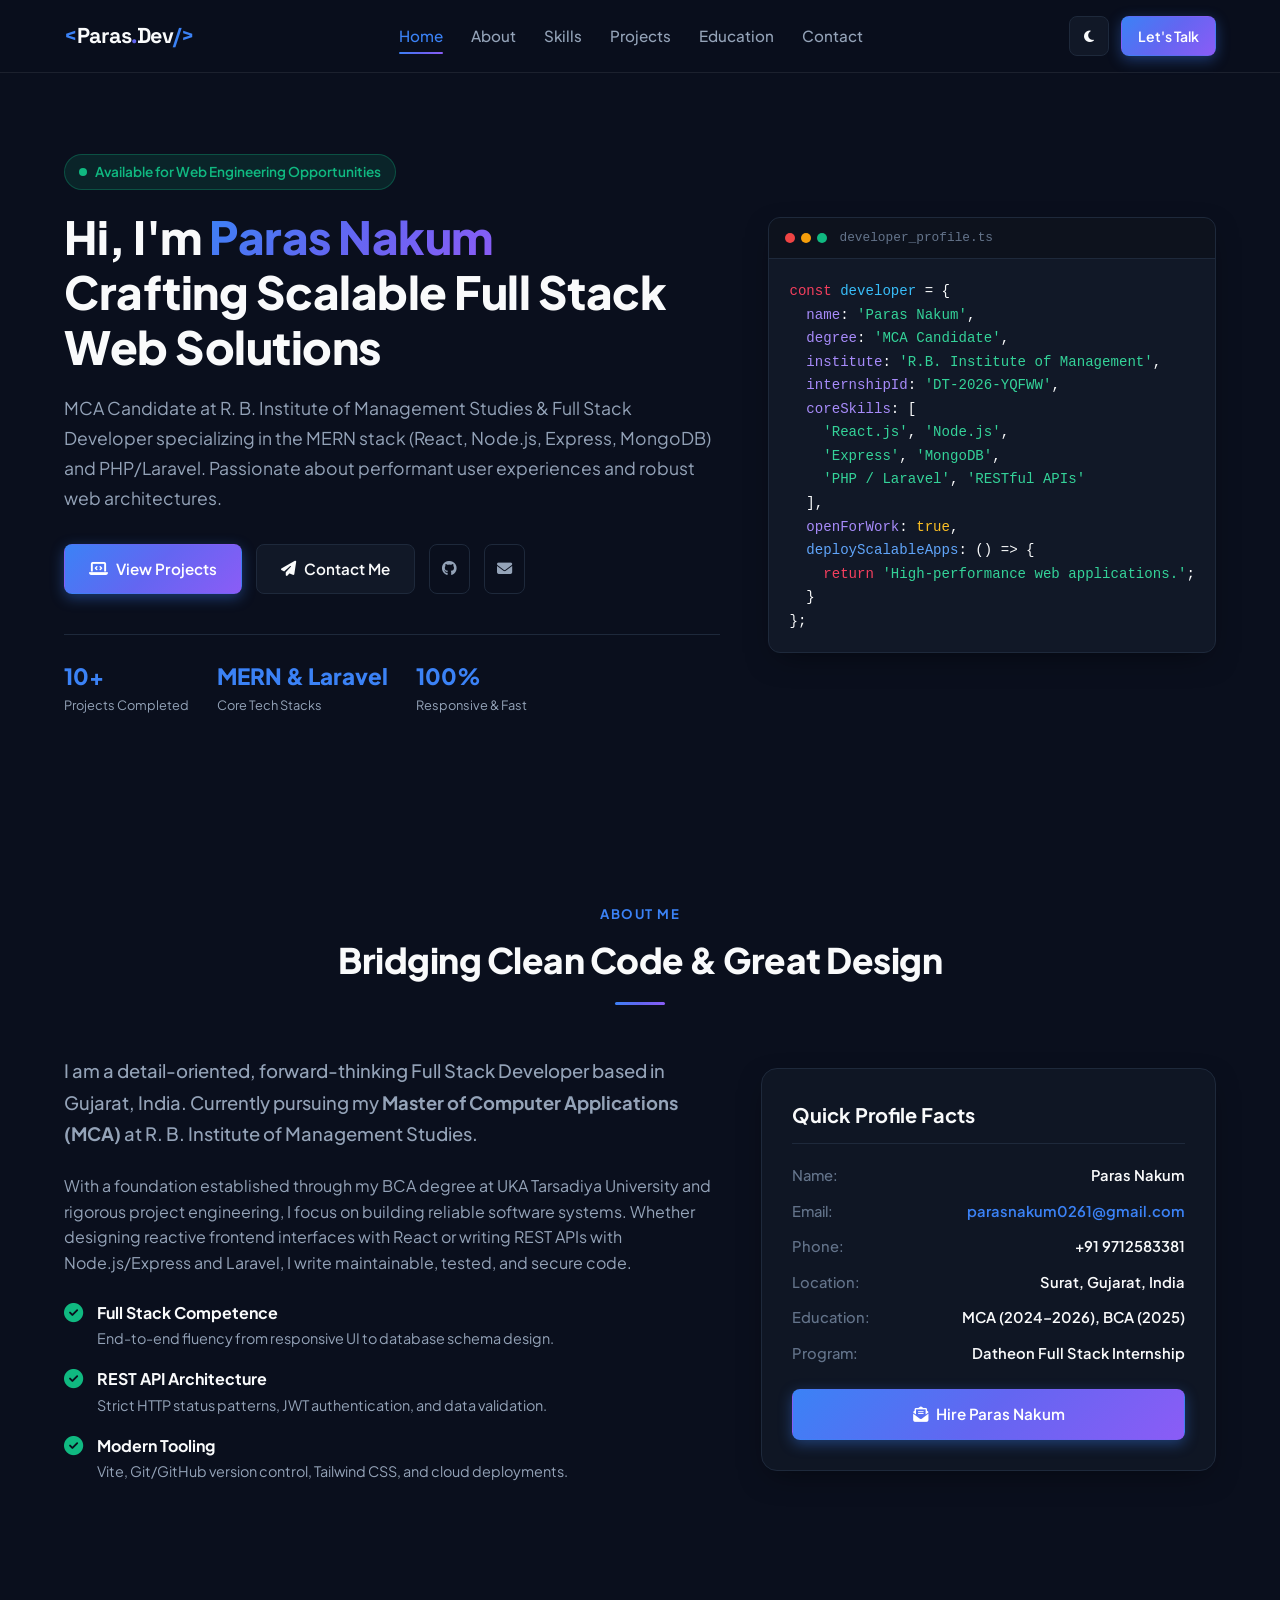
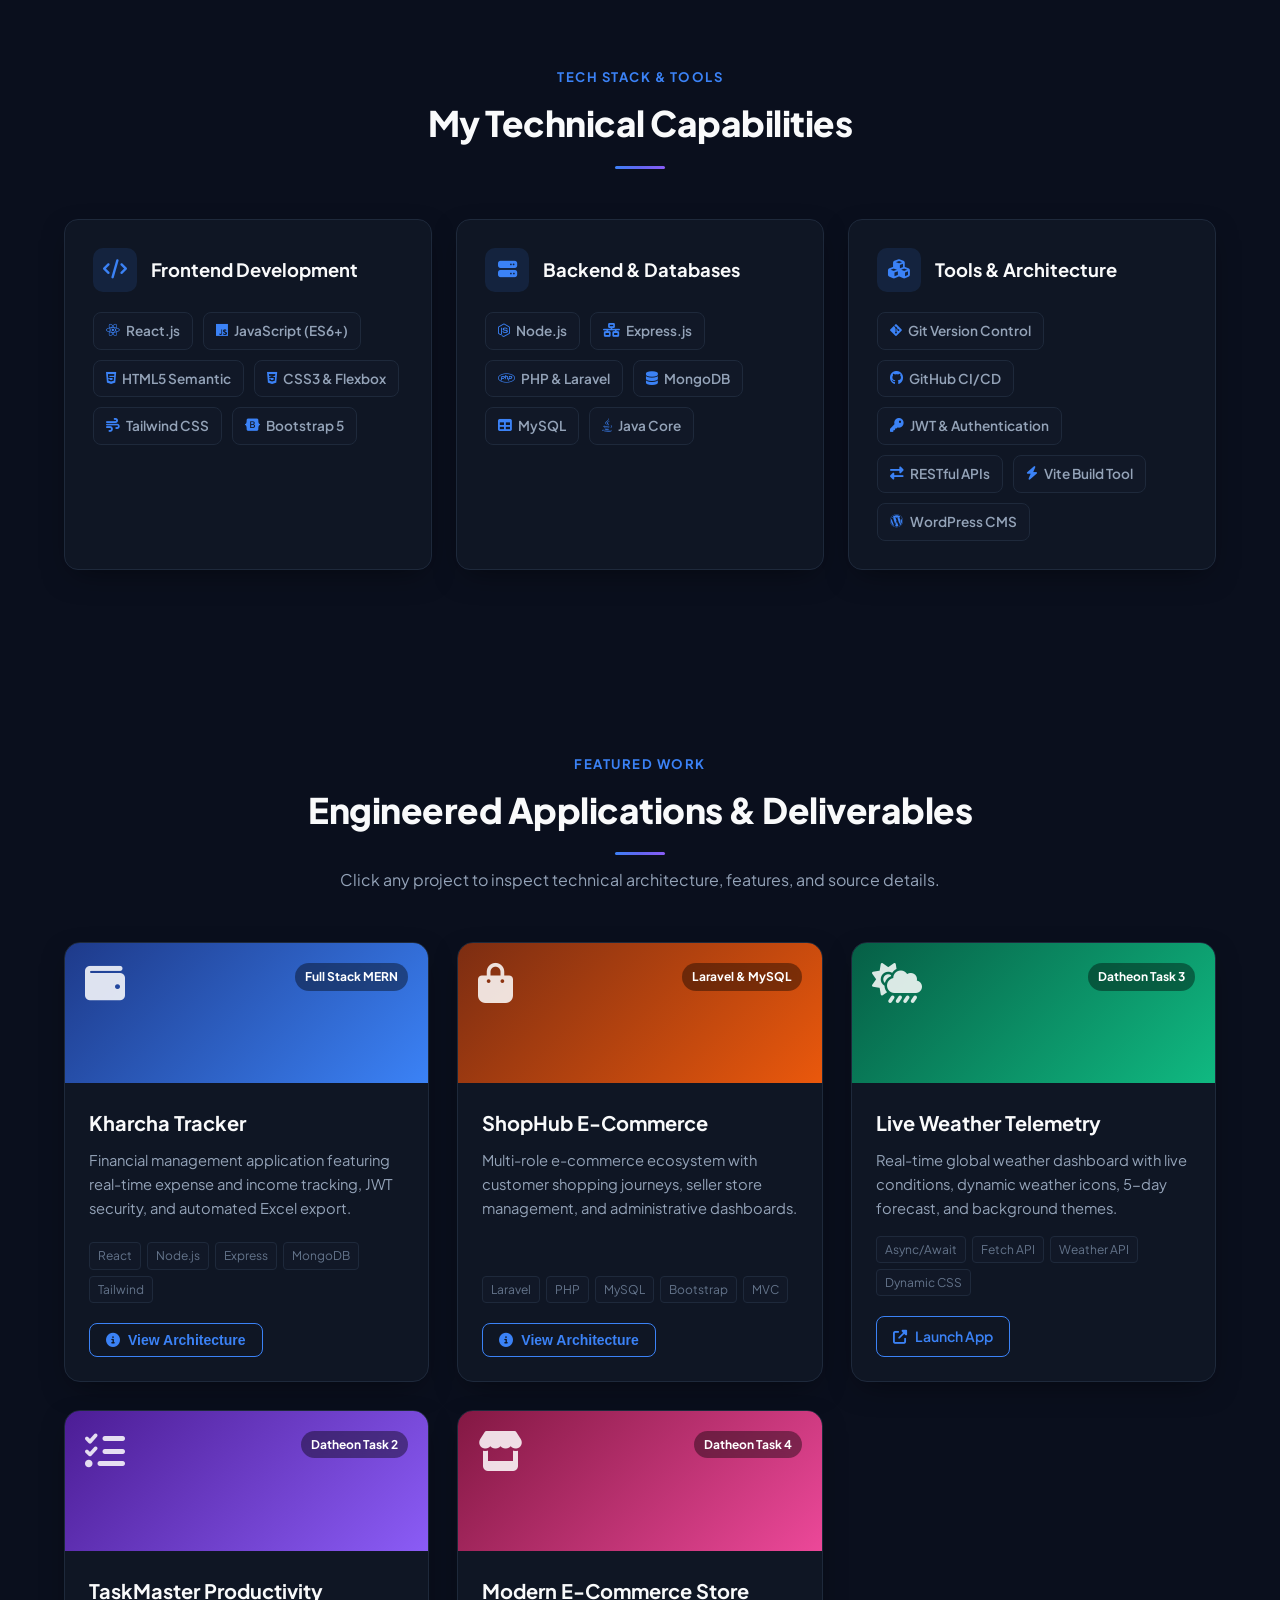
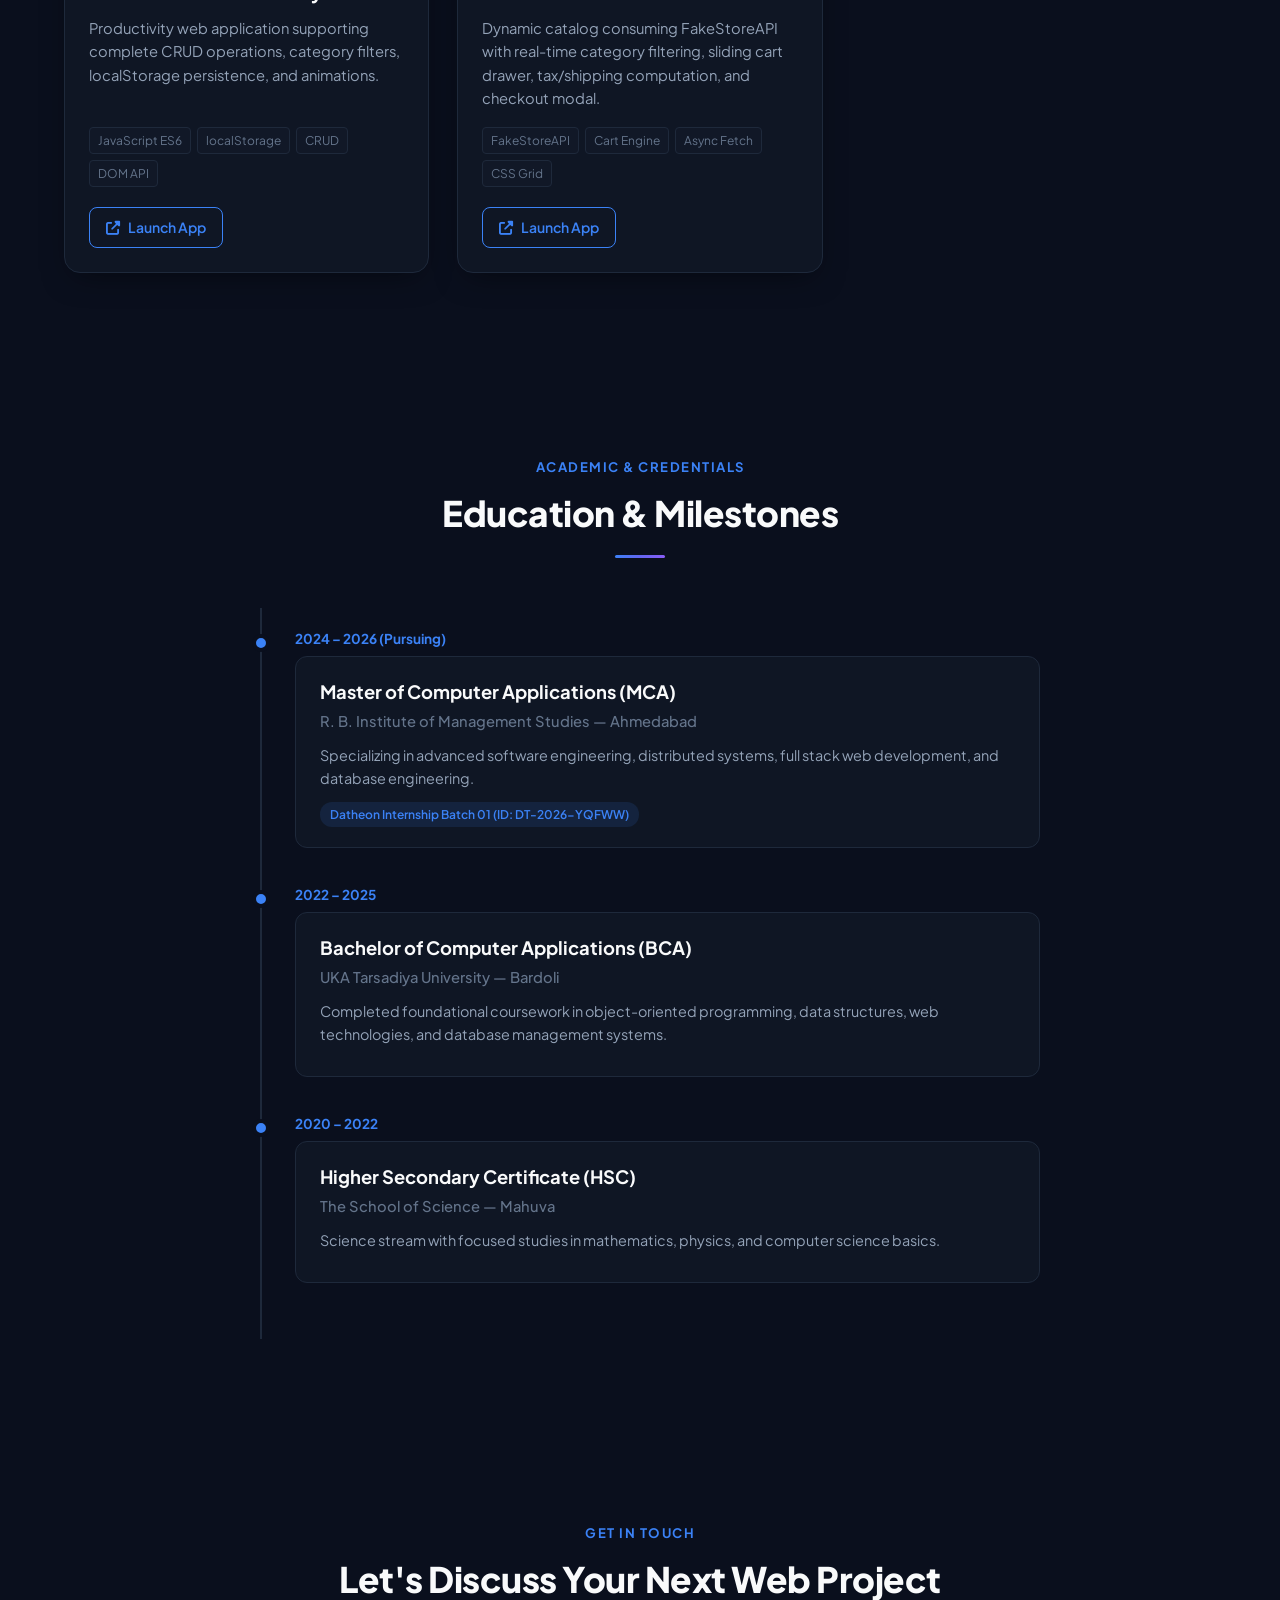
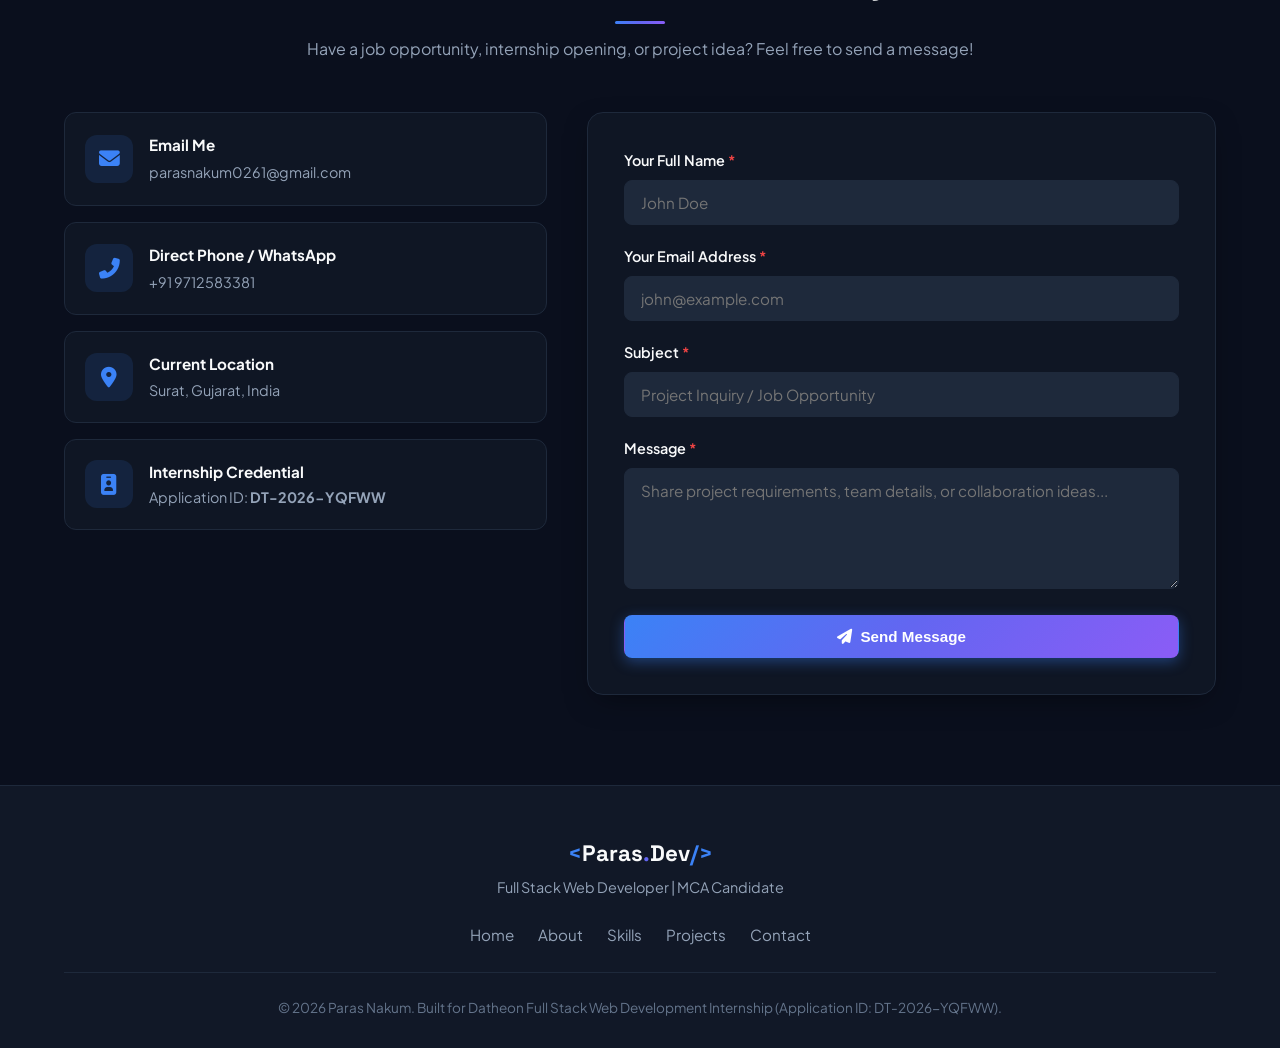
==== commit d63a7082: "Update GitHub handle to ParasNakum across project files" ====
--- a/task1-portfolio/index.html
+++ b/task1-portfolio/index.html
@@ -64,7 +64,7 @@
                     <a href="#contact" class="btn btn-secondary">
                         <i class="fas fa-paper-plane"></i> Contact Me
                     </a>
-                    <a href="https://github.com/parasnakum0261" target="_blank" class="btn btn-ghost" title="GitHub Profile">
+                    <a href="https://github.com/ParasNakum" target="_blank" class="btn btn-ghost" title="GitHub Profile">
                         <i class="fab fa-github"></i>
                     </a>
                     <a href="mailto:parasnakum0261@gmail.com" class="btn btn-ghost" title="Send Email">
